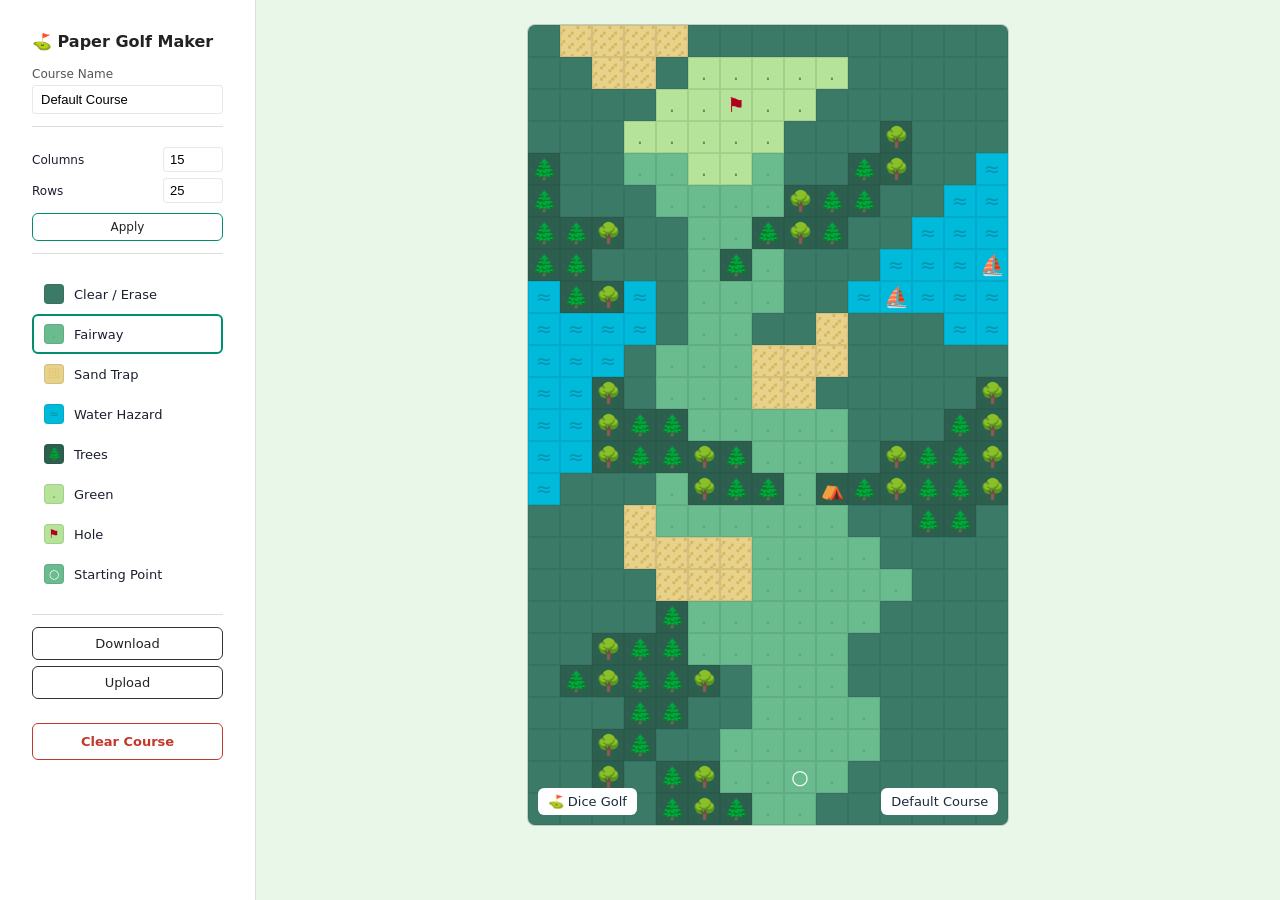
==== DiceGolf/index.html @ 931409fb "rename" ====
﻿<!DOCTYPE html>
<html lang="en">
<head>
<meta charset="UTF-8">
<title>⛳ Paper Golf Maker</title>
<link rel="stylesheet" href="styles.css">
</head>
<body>
<div id="app">
  <div id="controls">
    <h1>⛳ Paper Golf Maker</h1>
    <div id="name-controls">
      <label>Course Name
        <input type="text" id="course-name-input" placeholder="Default Course" value="Default Course">
      </label>
    </div>
    <div id="size-controls">
      <label>Columns
        <input type="number" id="cols-input" min="1" max="80" value="15">
      </label>
      <label>Rows
        <input type="number" id="rows-input" min="1" max="120" value="25">
      </label>
      <button id="resize-btn" type="button">Apply</button>
    </div>
    <div id="style-list"></div>
    <div id="file-controls">
      <button id="download-btn" type="button">Download</button>
      <button id="upload-btn" type="button">Upload</button>
      <input type="file" id="upload-input" accept="application/json,.json" hidden>
    </div>
    <button id="clear-all-btn">Clear Course</button>
  </div>
  <div id="board-wrap">
    <div id="board-outer">
      <div id="board"></div>
      <div id="app-name">⛳ Dice Golf</div>
      <div id="course-name"><span id="course-name-display">Default Course</span></div>
    </div>
  </div>
</div>

<script src="scripts.js"></script>
</body>
</html>
---- DiceGolf/styles.css ----
:root {
  --cell-size: 32px;
  --grid-gap: 1px;

  --color-clear-bg: #3a7a67;
  --color-clear-fg: #204d2a;

  --color-fairway-bg: #6abc8f;
  --color-fairway-fg: rgba(30, 51, 18, 0.157);

  --color-sand-bg: #e8d18a;
  --color-sand-fg: #d8b65a;

  --color-water-bg: #00badb;
  --color-water-fg: #0793ac;

  --color-trees-bg: #2d5f4e;
  --color-trees-fg: #30ceac;

  --color-green-bg: #b6e39a;
  --color-green-fg: #5a9c3a;

  --color-hole-bg: var(--color-green-bg);
  --color-hole-fg: #af001d;

  --color-start-bg: var(--color-fairway-bg);
  --color-start-fg: #ffffff;

  --border-color: rgba(22, 30, 46, 0.1);
  --panel-bg: #ffffff;
  --panel-border: #dddddd;
  --app-bg: #e8f7e8;
  --controls-text: #1a1f2f;
  --font-family: system-ui, -apple-system, "Segoe UI", Roboto, sans-serif;
}

* { box-sizing: border-box; }

button {
  font-family: inherit;
  color: #222;
}

body {
  margin: 0;
  font-family: var(--font-family);
  background: var(--app-bg);
  color: #222;
  display: flex;
  min-height: 100vh;
}

#app {
  display: flex;
  width: 100%;
}

#board-outer {
  position: relative;
  width: max-content;
}

#app-name, #course-name {
  position: absolute;
  font-family: var(--font-family);
  font-size: 13px;
  color: #192a3e;
  background: white;
  padding: 6px 10px;
  border-radius: 6px;
  pointer-events: none;
  white-space: nowrap;
}


#app-name {
  bottom: calc(var(--cell-size) / 3);
  left: calc(var(--cell-size) / 3);
}

#course-name {
  bottom: calc(var(--cell-size) / 3);
  right: calc(var(--cell-size) / 3);
}

#controls {
  width: 20vw;
  flex-shrink: 0;
  background: var(--panel-bg);
  border-right: 1px solid var(--panel-border);
  padding: 32px;
  display: flex;
  flex-direction: column;
  gap: 8px;
}

#controls h1 {
  font-size: 16px;
  margin: 0 0 8px 0;
}

#size-controls {
  display: flex;
  flex-direction: column;
  gap: 6px;
  margin-bottom: 12px;
  padding-bottom: 12px;
  border-bottom: 1px solid var(--panel-border);
}

#name-controls {
  display: flex;
  flex-direction: column;
  gap: 6px;
  margin-bottom: 12px;
  padding-bottom: 12px;
  border-bottom: 1px solid var(--panel-border);
}

#name-controls label {
  display: flex;
  flex-direction: column;
  gap: 4px;
  font-size: 12px;
  color: #555;
}

#name-controls input {
  padding: 6px 8px;
  border: 1px solid var(--border-color);
  border-radius: 4px;
  font-size: 13px;
}

#size-controls label {
  display: flex;
  justify-content: space-between;
  align-items: center;
  font-size: 12px;
  color: var(--controls-text);
  gap: 8px;
}

#size-controls input {
  width: 60px;
  padding: 4px 6px;
  border: 1px solid var(--border-color);
  border-radius: 4px;
  font-size: 13px;
}

#resize-btn {
  margin-top: 4px;
  padding: 6px 10px;
  border: 1px solid #008e6d;
  background: #fff;
  color: #222;
  border-radius: 6px;
  cursor: pointer;
  font-size: 12px;
}

#resize-btn:hover {
  background: #f0f0f0;
}

.style-btn {
  display: flex;
  align-items: center;
  gap: 10px;
  width: 100%;
  padding: 8px 10px;
  background: white;
  border: 2px solid transparent;
  border-radius: 6px;
  color: var(--controls-text);
  cursor: pointer;
  font-size: 13px;
  text-align: left;
}

.style-btn:hover {
  background: #eeeeee;
}

.style-btn.active {
  border-color: #008e6d;
}

.swatch {
  width: 20px;
  height: 20px;
  border-radius: 4px;
  display: flex;
  align-items: center;
  justify-content: center;
  font-size: 12px;
  border: 1px solid var(--border-color);
  flex-shrink: 0;
}

.swatch.clear   { background: var(--color-clear-bg);   color: var(--color-clear-fg); }
.swatch.fairway { background: var(--color-fairway-bg); color: var(--color-fairway-fg); }
.swatch.sand    { background: var(--color-sand-bg);    color: var(--color-sand-fg); }
.swatch.water   { background: var(--color-water-bg);   color: var(--color-water-fg); }
.swatch.trees   { background: var(--color-trees-bg);   color: var(--color-trees-fg); }
.swatch.green   { background: var(--color-green-bg);   color: var(--color-green-fg); }
.swatch.hole    { background: var(--color-hole-bg);    color: var(--color-hole-fg); }
.swatch.start   { background: var(--color-start-bg);   color: var(--color-start-fg); }

#clear-all-btn {
  margin-top: 16px;
  padding: 10px;
  border: 1px solid #c0392b;
  color: #c0392b;
  background: #fff;
  border-radius: 6px;
  cursor: pointer;
  font-size: 13px;
  font-weight: 600;
}

#file-controls {
  display: flex;
  flex-direction: column;
  gap: 6px;
  margin-top: 12px;
  padding-top: 12px;
  border-top: 1px solid var(--panel-border);
}

#file-controls button {
  padding: 8px 10px;
  border: 1px solid #333;
  background: #fff;
  color: #222;
  border-radius: 6px;
  cursor: pointer;
  font-size: 13px;
}

#file-controls button:hover {
  background: #f0f0f0;
}


#board-wrap {
  flex: 1;
  overflow: auto;
  padding: 24px;
  display: flex;
  align-items: flex-start;
  justify-content: center;
}

#board {
  display: grid;
  grid-template-columns: repeat(var(--grid-cols, 20), var(--cell-size));
  grid-auto-rows: var(--cell-size);
  background: var(--border-color);
  border: 1px solid var(--border-color);
  width: max-content;
  border-radius: 8px;
  overflow: hidden;
  
}

.cell {
  width: var(--cell-size);
  height: var(--cell-size);
  background: var(--color-clear-bg);
  color: var(--color-clear-fg);
  display: flex;
  align-items: center;
  justify-content: center;
  font-size: 20px;
  cursor: pointer;
  user-select: none;
  overflow: hidden;
  border: 1px solid var(--border-color);
  line-height: 1;
}

.cell.fairway { background: var(--color-fairway-bg); color: var(--color-fairway-fg); }
.cell.sand    { background: var(--color-sand-bg); color: var(--color-sand-fg); font-size: 45px; }
.cell.water   { background: var(--color-water-bg);color: var(--color-water-fg); }
.cell.water:nth-child(12n) { font-size: 0; }
.cell.water:nth-child(12n)::before { content: "⛵"; font-size: 20px; }

.cell.trees   { background: var(--color-trees-bg);color: var(--color-trees-fg); }
.cell.trees:nth-child(22n) { font-size: 0; }
.cell.trees:nth-child(22n)::before { content: "⛺"; font-size: 20px; }

.cell.trees:nth-child(3n) { font-size: 0; }
.cell.trees:nth-child(3n)::before { content: "🌳"; font-size: 20px; }

.cell.green   { background: var(--color-green-bg);color: var(--color-green-fg); }
.cell.hole    { background: var(--color-hole-bg); color: var(--color-hole-fg); }
.cell.start   { background: var(--color-start-bg);color: var(--color-start-fg); }
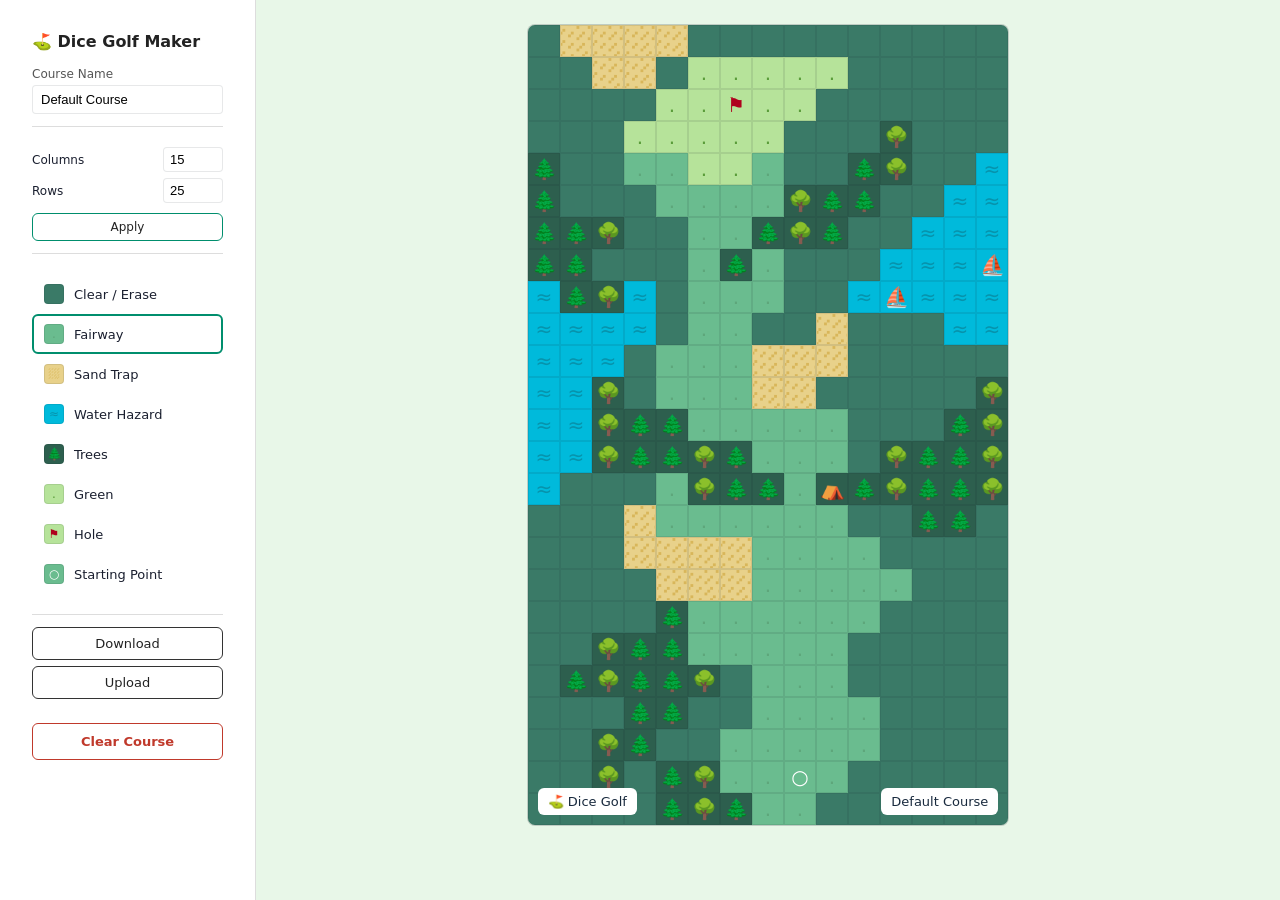
==== commit d2cd4276: "rename UI" ====
--- a/DiceGolf/index.html
+++ b/DiceGolf/index.html
@@ -2,13 +2,13 @@
 <html lang="en">
 <head>
 <meta charset="UTF-8">
-<title>⛳ Paper Golf Maker</title>
+<title>⛳ Dice Golf Maker</title>
 <link rel="stylesheet" href="styles.css">
 </head>
 <body>
 <div id="app">
   <div id="controls">
-    <h1>⛳ Paper Golf Maker</h1>
+    <h1>⛳ Dice Golf Maker</h1>
     <div id="name-controls">
       <label>Course Name
         <input type="text" id="course-name-input" placeholder="Default Course" value="Default Course">
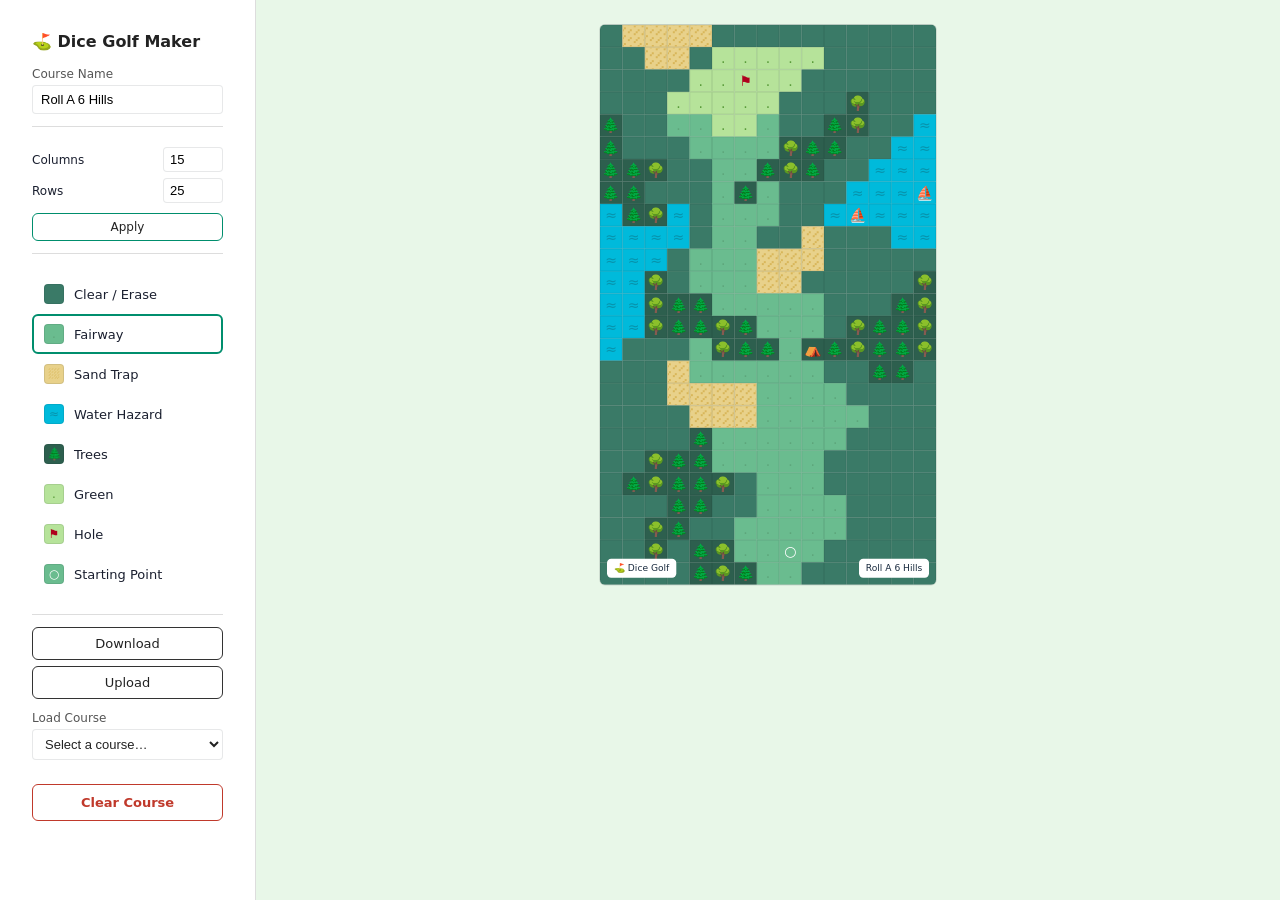
==== commit 4a40c079: "course selection and first set" ====
--- a/DiceGolf/index.html
+++ b/DiceGolf/index.html
@@ -11,7 +11,7 @@
     <h1>⛳ Dice Golf Maker</h1>
     <div id="name-controls">
       <label>Course Name
-        <input type="text" id="course-name-input" placeholder="Default Course" value="Default Course">
+        <input type="text" id="course-name-input" placeholder="Roll A 6 Hills" value="Roll A 6 Hills">
       </label>
     </div>
     <div id="size-controls">
@@ -28,6 +28,9 @@
       <button id="download-btn" type="button">Download</button>
       <button id="upload-btn" type="button">Upload</button>
       <input type="file" id="upload-input" accept="application/json,.json" hidden>
+      <label id="course-select-label">Load Course
+        <select id="course-select"></select>
+      </label>
     </div>
     <button id="clear-all-btn">Clear Course</button>
   </div>
@@ -35,7 +38,7 @@
     <div id="board-outer">
       <div id="board"></div>
       <div id="app-name">⛳ Dice Golf</div>
-      <div id="course-name"><span id="course-name-display">Default Course</span></div>
+      <div id="course-name"><span id="course-name-display">Roll A 6 Hills</span></div>
     </div>
   </div>
 </div>
--- a/DiceGolf/styles.css
+++ b/DiceGolf/styles.css
@@ -60,6 +60,13 @@
   width: max-content;
 }
 
+@media (max-width: 1300px) {
+  #board-outer {
+    transform: scale(0.7);
+    transform-origin: top;
+  }
+}
+
 #app-name, #course-name {
   position: absolute;
   font-family: var(--font-family);
@@ -85,6 +92,7 @@
 
 #controls {
   width: 20vw;
+  min-width: 250px;
   flex-shrink: 0;
   background: var(--panel-bg);
   border-right: 1px solid var(--panel-border);
@@ -243,6 +251,25 @@
   background: #f0f0f0;
 }
 
+#course-select-label {
+  display: flex;
+  flex-direction: column;
+  gap: 4px;
+  margin-top: 6px;
+  font-size: 12px;
+  color: #555;
+}
+
+#course-select {
+  padding: 6px 8px;
+  border: 1px solid var(--border-color);
+  border-radius: 4px;
+  font-size: 13px;
+  background: #fff;
+  color: #222;
+  cursor: pointer;
+}
+
 
 #board-wrap {
   flex: 1;
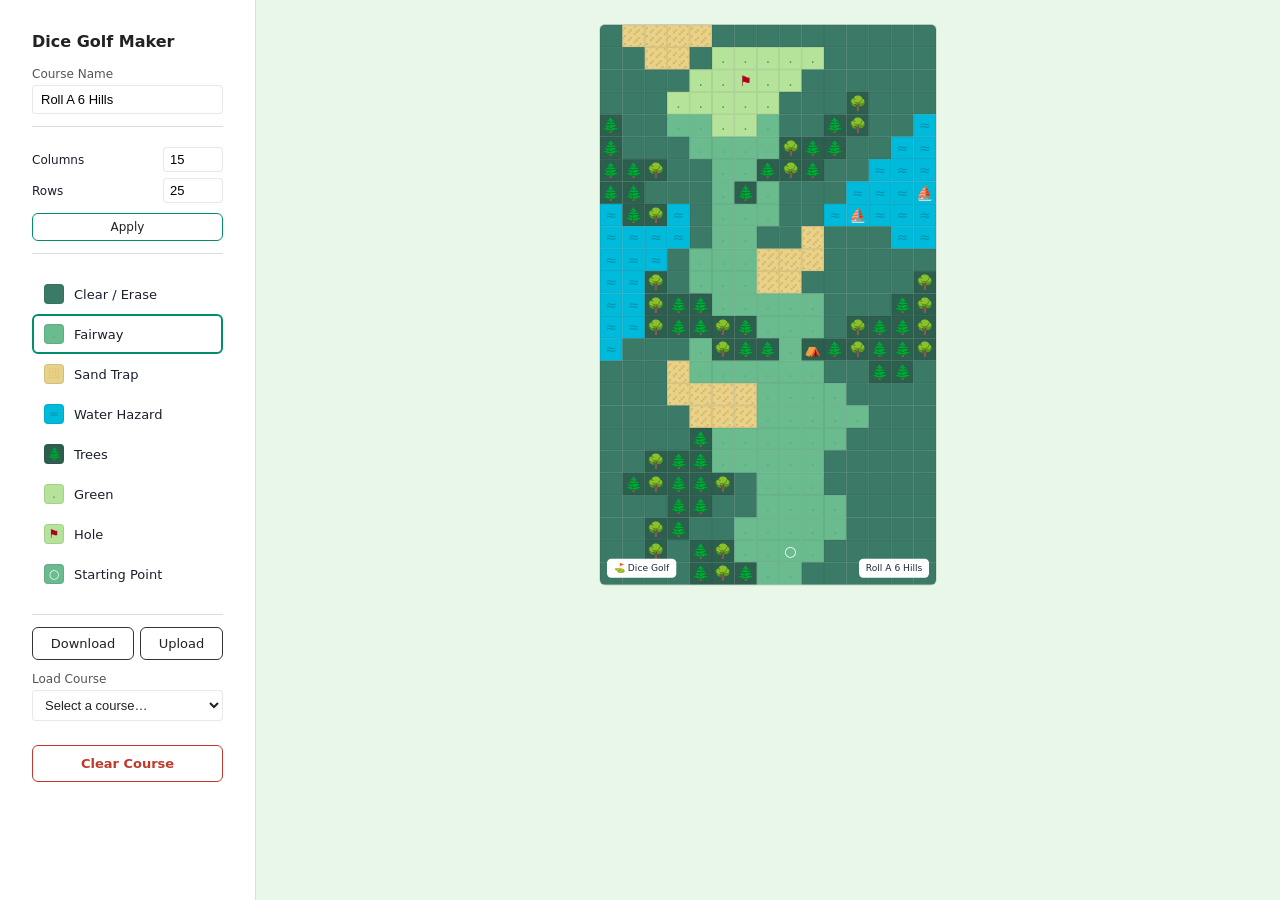
==== commit 094cb712: "more" ====
--- a/DiceGolf/index.html
+++ b/DiceGolf/index.html
@@ -3,12 +3,13 @@
 <head>
 <meta charset="UTF-8">
 <title>⛳ Dice Golf Maker</title>
+<link rel="icon" href="data:image/svg+xml,<svg xmlns=%22http://www.w3.org/2000/svg%22 viewBox=%220 0 100 100%22><text y=%22.9em%22 font-size=%2290%22>⛳</text></svg>">
 <link rel="stylesheet" href="styles.css">
 </head>
 <body>
 <div id="app">
   <div id="controls">
-    <h1>⛳ Dice Golf Maker</h1>
+    <h1>Dice Golf Maker</h1>
     <div id="name-controls">
       <label>Course Name
         <input type="text" id="course-name-input" placeholder="Roll A 6 Hills" value="Roll A 6 Hills">
--- a/DiceGolf/styles.css
+++ b/DiceGolf/styles.css
@@ -229,12 +229,19 @@
 }
 
 #file-controls {
-  display: flex;
-  flex-direction: column;
+  display: grid;
+  grid-template-columns: auto auto;
   gap: 6px;
   margin-top: 12px;
   padding-top: 12px;
   border-top: 1px solid var(--panel-border);
+  align-items: center;
+}
+
+#file-controls #course-select-label {
+  grid-column: 1 / -1;
+  display: flex;
+  flex-direction: column;
 }
 
 #file-controls button {
